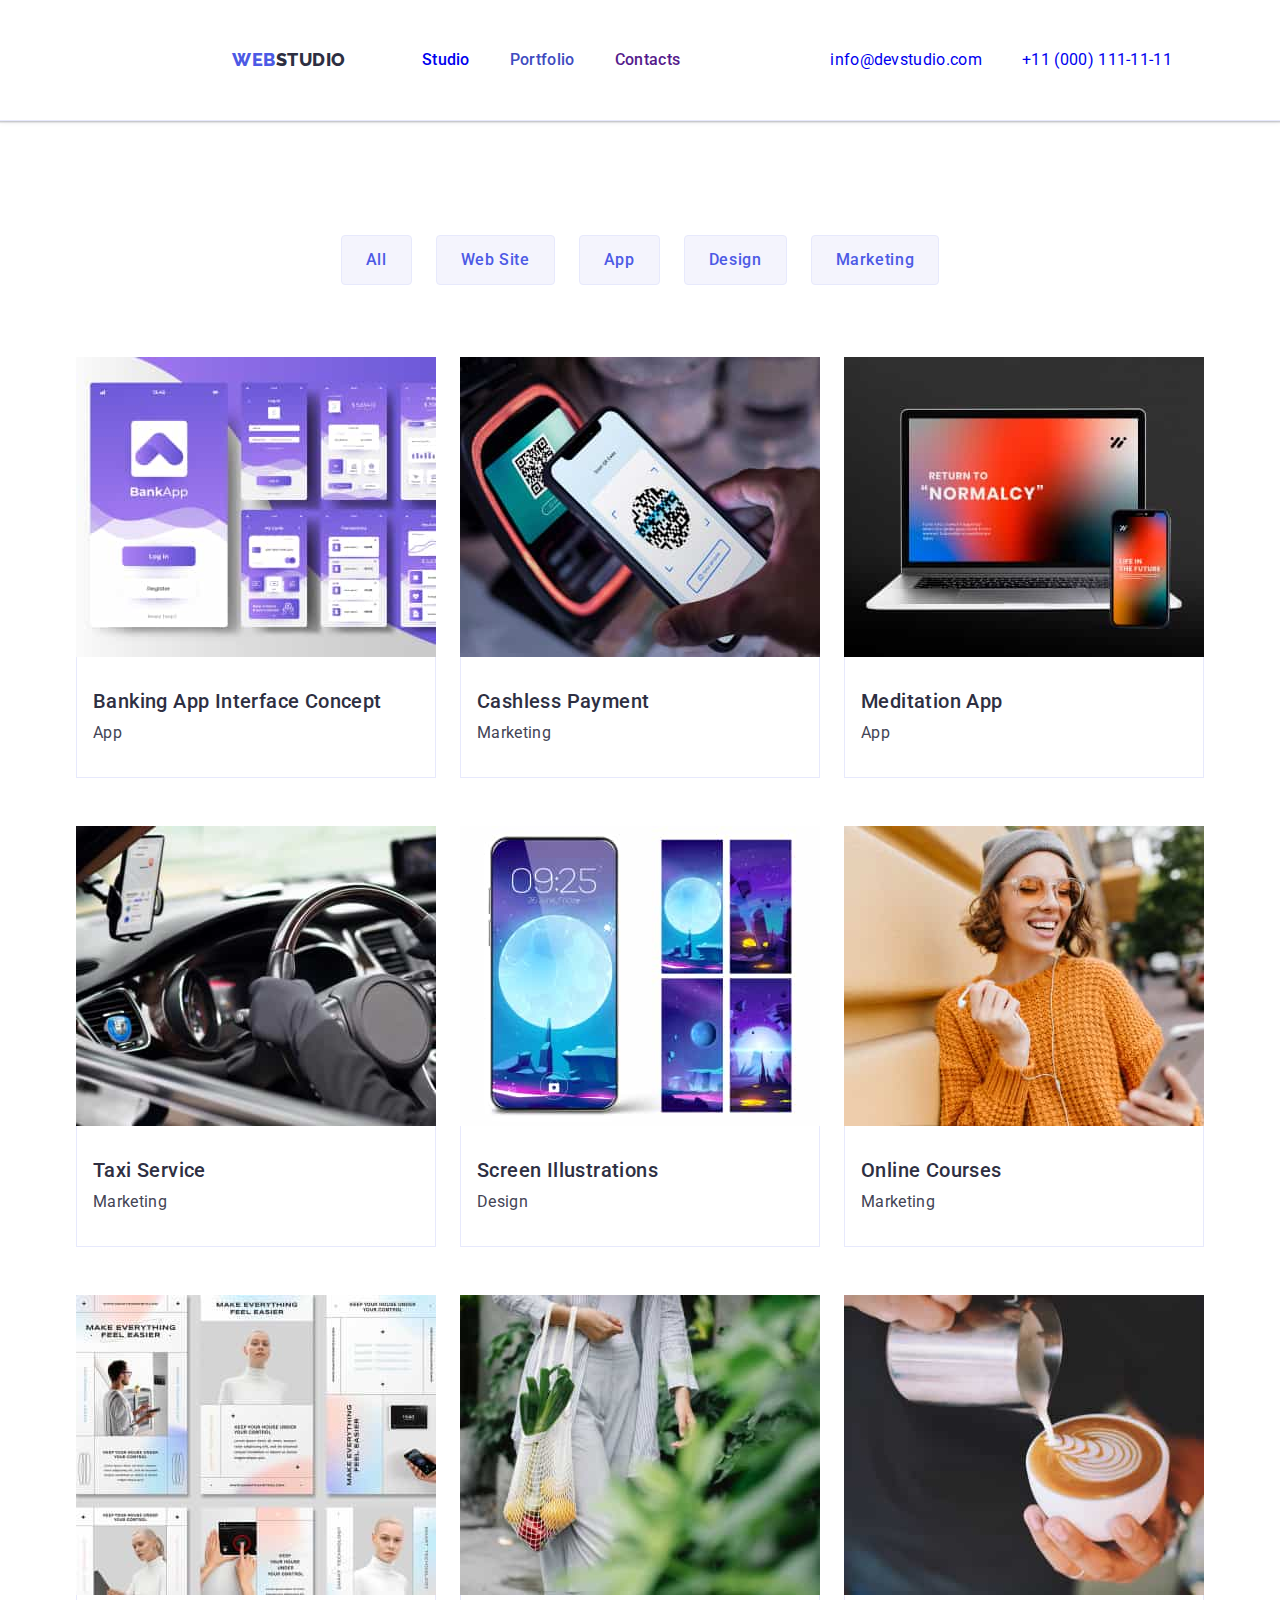
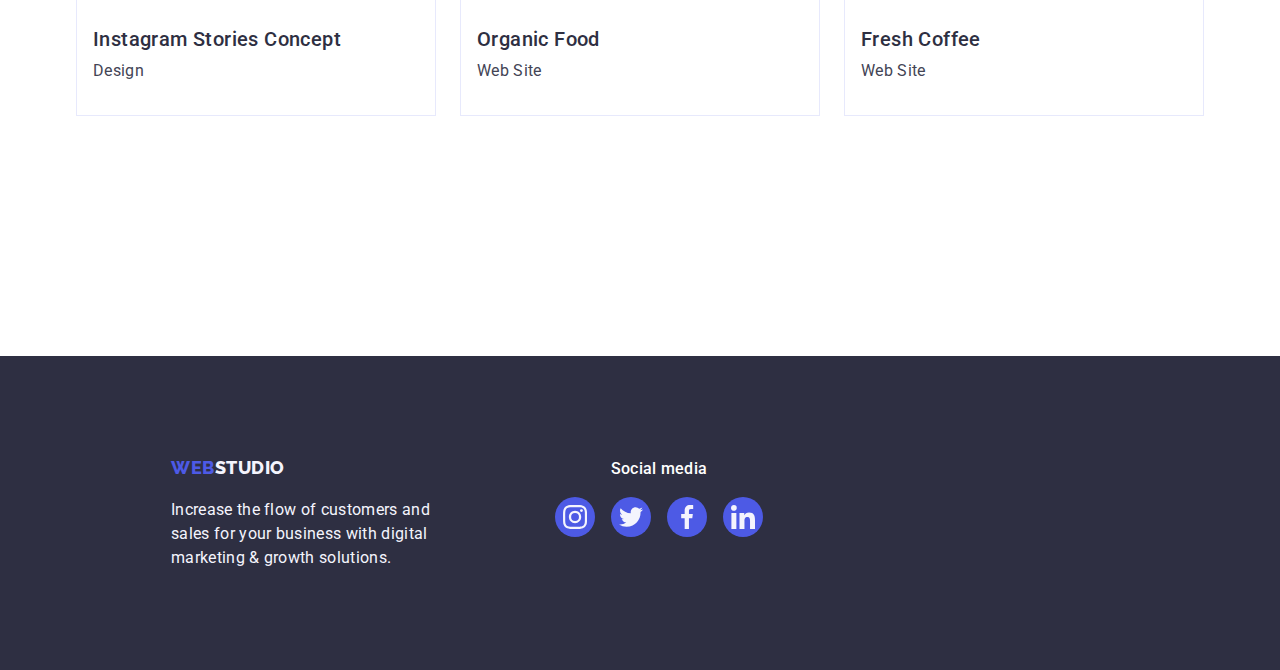
==== portfolio.html @ 2aacd14a "Initial commit" ====
<!DOCTYPE html>
<html lang="en">
<head>
    <meta charset="UTF-8">
    <meta name="viewport" content="width=device-width, initial-scale=1.0">
    
    <title>CSS</title>
    <link rel="preconnect" href="https://fonts.googleapis.com">
    <link rel="preconnect" href="https://fonts.gstatic.com" crossorigin>
    <link href="https://fonts.googleapis.com/css2?family=Raleway:wght@800&family=Roboto:wght@400;500;700;900&display=swap"
        rel="stylesheet"
        />
    <link href="https://cdn.jsdelivr.net/npm/modern-normalize@2.0.0/modern-normalize.min.css" rel="stylesheet">
    <link rel="stylesheet" href="./css/styles.css" />
    <!-- <link href="./css/modern-normalize.css" rel="stylesheet"> -->
    
</head>
<body>
    <header class="header-main-class">
        <div class="container nav-all-container">
            <nav class="nav logo-box">
                <a class="logo link" href="./index.html">Web<span class="studio-highlight">Studio</span>
                </a>
                <ul class="list menu-nav-box">
                    <li class="menu"><a class="link" href="./index.html">Studio</a></li>
                    <li class="menu"><a class="link link-active" href="./portfolio.html">Portfolio</a></li>
                    <li class="menu"><a class="link" href="">Contacts</a></li>
                </ul>  
            </nav>
            <address class="address">
                <ul class="list menu-address-box">
                    <li class="contact"><a class="link" href="mailto:info@devstudio.com">info@devstudio.com</a></li>
                    <li class="contact"><a class="link" href="tel:+110001111111">+11 (000) 111-11-11</a></li>
                </ul>
            </address>
        </div>  
    </header>
    
    <main>
        <section class="buttons-main list">
            <div class="container">
                <h1 class="visually-hidden">Fusce posuere ligula</h1>
                <ul class="list list-buttons">
                    <li><button class=buttons type="button">All</button></li>
                    <li><button class=buttons type="button">Web Site</button></li>
                    <li><button class=buttons type="button">App</button></li>
                    <li><button class=buttons type="button">Design</button></li>
                    <li><button class=buttons type="button">Marketing</button></li>
                </ul>

                <ul class="list buttons-link">
                    <li class="list-link-buttons">
                        <a class="image link image-link img-transition" href="">
                            <div class="img-trans-box">
                                <img class="img" src="./images/img_9.jpg" alt="bank app" width="360" height="300">
                                <p class="overlay-text">14 Stylish and User-Friendly App Design Concepts · Task Manager App · Calorie Tracker App · Exotic Fruit Ecommerce App ·
                                Cloud Storage App</p>
                            </div>
                            <div class="name-cat-app-box">
                                <h2 class="header-list">Banking App Interface Concept</h2>
                                <p class="paragraph">App</p>
                            </div>
                        </a>
                    </li>
                    <li class="list-link-buttons">
                        <a class="image link image-link img-transition" href="">
                            <div class="img-trans-box">
                                <img class="img" src="./images/img_10.jpg" alt="cashless payment mobilephone" width="360" height="300">
                                <p class="overlay-text">14 Stylish and User-Friendly App Design Concepts · Task Manager App · Calorie Tracker App ·
                                    Exotic Fruit Ecommerce App ·
                                    Cloud Storage App</p>
                            </div>
                            <div class="name-cat-app-box">
                                <h2 class="header-list">Cashless Payment</h2>
                                <p class="paragraph">Marketing</p>
                            </div>
                        </a>
                    </li>
                    <li class="list-link-buttons">
                        <a class="image link image-link img-transition" href="">
                            <div class="img-trans-box">
                                <img class="img" src="./images/img_11.jpg" alt="laptop" width="360" height="300">
                                <p class="overlay-text">14 Stylish and User-Friendly App Design Concepts · Task Manager App · Calorie Tracker App ·
                                    Exotic Fruit Ecommerce App ·
                                    Cloud Storage App</p>
                            </div>
                            <div class="name-cat-app-box">
                                <h2 class="header-list">Meditation App</h2>
                                <p class="paragraph">App</p>
                            </div>
                        </a>
                    </li>
                    <li class="list-link-buttons">
                        <a class="image link image-link img-transition" href="">
                            <div class="img-trans-box">
                                <img class="img" src="./images/img_12.jpg" alt="driving car" width="360" height="300">
                                <p class="overlay-text">14 Stylish and User-Friendly App Design Concepts · Task Manager App · Calorie Tracker App ·
                                    Exotic Fruit Ecommerce App ·
                                    Cloud Storage App</p>
                            </div>
                            <div class="name-cat-app-box">
                                <h2 class="header-list">Taxi Service</h2>
                                <p class="paragraph">Marketing</p>
                            </div>
                        </a>
                    </li>
                    <li class="list-link-buttons">
                        <a class="image link image-link img-transition" href="">
                            <div class="img-trans-box">
                                <img class="img" src="./images/img_13.jpg" alt="screen design" width="360" height="300">
                                <p class="overlay-text">14 Stylish and User-Friendly App Design Concepts · Task Manager App · Calorie Tracker App ·
                                    Exotic Fruit Ecommerce App ·
                                    Cloud Storage App</p>
                            </div>
                            <div class="name-cat-app-box">
                               <h2 class="header-list">Screen Illustrations</h2>
                                <p class="paragraph">Design</p>
                            </div>
                        </a>
                    </li>
                    <li class="list-link-buttons">
                        <a class="image link image-link img-transition" href="">
                            <div class="img-trans-box">
                                <img class="img" src="./images/img_14.jpg" alt="smiling woman wearing glasses" width="360" height="300">
                                <p class="overlay-text">14 Stylish and User-Friendly App Design Concepts · Task Manager App · Calorie Tracker App ·
                                    Exotic Fruit Ecommerce App ·
                                    Cloud Storage App</p>
                            </div>
                            <div class="name-cat-app-box">
                                <h2 class="header-list">Online Courses</h2>
                                <p class="paragraph">Marketing</p>
                            </div>
                        </a>
                    </li>
                    <li class="list-link-buttons">
                        <a class="image link image-link img-transition" href="">
                            <div class="img-trans-box">
                                <img class="img" src="./images/img_15.jpg" alt="screen design Concept" width="360" height="300">
                                <p class="overlay-text">14 Stylish and User-Friendly App Design Concepts · Task Manager App · Calorie Tracker App ·
                                    Exotic Fruit Ecommerce App ·
                                    Cloud Storage App</p>
                            </div>
                            <div class="name-cat-app-box">
                                <h2 class="header-list">Instagram Stories Concept</h2>
                                <p class="paragraph">Design</p>
                            </div>
                        </a>
                    </li>
                    <li class="list-link-buttons">
                        <a class="image link image-link img-transition" href="">
                            <div class="img-trans-box">
                                <img class="img" src="./images/img_16.jpg" alt="food in the bag" width="360" height="300">
                                <p class="overlay-text">14 Stylish and User-Friendly App Design Concepts · Task Manager App · Calorie Tracker App ·
                                    Exotic Fruit Ecommerce App ·
                                    Cloud Storage App</p>
                            </div>
                            <div class="name-cat-app-box">
                                <h2 class="header-list">Organic Food</h2>
                                <p class="paragraph">Web Site</p>
                            </div>
                        </a>
                    </li>
                    <li class="list-link-buttons">
                        <a class="image link image-link img-transition" href="">
                            <div class="img-trans-box">
                                <img class="img" src="./images/img_17.jpg" alt="pouring coffee" width="360" height="300">
                                <p class="overlay-text">14 Stylish and User-Friendly App Design Concepts · Task Manager App · Calorie Tracker App ·
                                    Exotic Fruit Ecommerce App ·
                                    Cloud Storage App</p>
                            </div>
                            <div class="name-cat-app-box">
                                <h2 class="header-list">Fresh Coffee</h2>
                                <p class="paragraph">Web Site</p>
                            </div>
                        </a>
                    </li>
                </ul>


            </div>
            
                
                         
            
        </section>

        </main>

        <footer class="page-footer">
            <div class="footer-container container">
                <div class="footer-logo-akapit">
                    <a class="logo link" href="./index.html">
                        Web<span style="color:#F4F4FD" class="studio-highlight">Studio</span>
                    </a>
                    <p class="footer-info">
                        Increase the flow of customers and sales for your business with digital marketing & growth solutions.
                    </p>
                </div>
                <div class="footer-socials-container">
                    <p class="text-akapit-socials">Social media</p>
                    <ul class="footer-socials footer-list">
                        <li class="socials-logo">
                            <a class="footer-socials-link" href="">
                                <svg class="svg-one" width="24" height="24">
                                    <use href="./images/icons.svg#icon-instagram"></use>
                                </svg>
                            </a>
                        </li>
                        <li class="socials-logo">
                            <a class="footer-socials-link" href="">
                                <svg class="svg-one" width="24" height="24">
                                    <use href="./images/icons.svg#icon-twitter"></use>
                                </svg>
                            </a>
                        </li>
                        <li class="socials-logo">
                            <a class="footer-socials-link" href="">
                                <svg class="svg-one" width="24" height="24">
                                    <use href="./images/icons.svg#icon-facebook"></use>
                                </svg>
                            </a>
                        </li>
                        <li class="socials-logo">
                            <a class="footer-socials-link" href="">
                                <svg class="svg-one" width="24" height="24">
                                    <use href="./images/icons.svg#icon-linkedin"></use>
                                </svg>
                            </a>
                        </li>
                    </ul>
                </div>
            </div>
        </footer>
</body>
</html>
---- css/styles.css ----
*, *::before, *::after {
    box-sizing: border-box;
    padding: 0;
    margin: 0;    
}

.img {
    display: block;
    max-width: 100%;
    height: auto;
}

:root {
    --iris-color: #4D5AE5;
    --ocean-color: #404BBF;
    --navyblue-color:#2E2F42;
    --green-color: #31D0AA;
    --slate-color: #434455;
    --light-slate-color: #8E8F99;
    --cornflower-color: #E7E9FC;
    --cloud-color: #F4F4FD;
    --navyblue-modal-color: #2E2F42;
    --grey-color: #2E2F42;
    --white-color: #FFFFFF;
    --dairy-color: #FCFCFC;   
    }

body {
    font-family: 'Roboto', sans-serif;
    color: var(--slate-color);
    line-height: 1.6;
    background-color: var(--white-color);
}

header {
    background-color: var(--white-color);
}

a {
    text-decoration: none;
}

/* klasa menu dla index.html */
.menu {
    color: var(--navyblue-color);
    font-weight: 500;
    font-size: 16px;
    line-height: 1.5;
    letter-spacing: 0.02em;
    padding: 24px 0;
    display: inline-block;
}

.menu:hover,
.menu:focus {
    color: var(--ocean-color);
}

.menu:active {
    color: var(--ocean-color);
}

/* tu skonczylam sprawdzac */
/* dodac address list slate na ocean */

.contact {
    font-size: 16px;
    line-height: 1.5;
    letter-spacing: 0.02em;
    color: var(--slate-color);
    padding: 24px 0;
}
.contact:hover,
.contact:focus {
    color: var(--ocean-color);
}
.contact:active {
    color: var(--ocean-color);
}

.contact {
    font-size: 16px;
    line-height: 1.5;
    letter-spacing: 0.02em;
    font-weight: 400;
}

/* main section h1, przycisk Order Service na index.html przyciski w portfolio*/

.list-buttons {
    font-size: 56px;
    line-height: 1.07;
    text-align: center;
    letter-spacing: 0.02em;
    color: var(--white-color);
}

/* main section, przycisk Order Service na index.html 
/* class= "buttons" */
.button-index {
    font-family: inherit;
    list-style: none;
    font-family: "Roboto", sans-serif;
    font-weight: 500;
    font-size: 16px;
    line-height: 1.5;
    letter-spacing: 0.04em;
    color: var(--white-color);
    background-color: var(--iris-color);
    cursor: pointer;
    padding: 16px 32px 16px 32px;
    min-width: 169px;
    border: none;
    border-radius: 4px;
    transition: background-color 250ms cubic-bezier(0.4, 0, 0.2, 1);
}

/* .button-index {
    display: block;
    justify-content: center;
    height: 56px;
    margin-top: 48px;
    margin: auto;
} */



.button-index:focus,
.button-index:hover {
    color: var(--white-color);
    background-color: var(--ocean-color);
    cursor: pointer;
}

/* tło dla tekstu effective solutions w HERO SECTION index.html */
.header-main {
    padding: 188px 0;
    max-width: 1440px;
    width: 100%;
    background-color: #2E2F42;
    background-image: linear-gradient(rgba(46, 47, 66, 0.7), rgba(46, 47, 66, 0.7)), url(../images/people-office-1.jpg);
    /* background: linear-gradient(rgba(46,47,66,0.7), rgba(46,47,66,0.7)), url(./images/people-office\ 1.jpg), var(--grey-color, #2e2f42); */
    background-size: cover;
    background-position: center;
    background-repeat: no-repeat;
    margin: auto;
}
.header-main-layout {
    display: flex;
    flex-direction: column;
    align-items: center;
}
/* nagłówek h1 */
.title {
    font-weight: 700;
    font-size: 56px;
    line-height: 1.07;
    text-align: center;
    letter-spacing: 0.02em;
    color: #FFFFFF;
    margin-bottom: 48px;
    max-width: 496px;
}
/* przycisk order service dla index.html */

/* logo w nawigacji */
.logo {
    font-family: "Raleway", sans-serif;
    font-weight: 800;
    font-size: 18px;
    line-height: 1.17;
    letter-spacing: 0.03em;
    text-decoration: none;
    text-transform: uppercase;
    color: var(--iris-color);
    }

    /* logo dwukolorowe WEBSTUDIO */
.highlight {
     color: var(--iris-color);
}
.studio-highlight {
    color: var(--navyblue-color);
}

.list {
    list-style: none;
    font-style: normal;
}

.link {
    text-decoration: none;
    display: inline-block;
    transition: color 250ms cubic-bezier(0.4, 0, 0.2, 1);
}

.pointer {
    cursor: pointer;
}

.address {
    font-style: normal;
    transition: color 250ms cubic-bezier(0.4, 0, 0.2, 1);
}

/* druga sekcja 'Solutions' */
.list features {
    list-style: none;
}
.highlight-element {
    font-family: "Roboto", sans-serif;
    font-weight: 500;
    font-size: 20px;
    line-height: 1.2;
    letter-spacing: 0.02em;
    color: var(--navyblue-color);
    margin-bottom: 8px;
    text-align: center;
}
.akapit {
    font-family: "Roboto", sans-serif;
    font-weight: 400;
    font-size: 16px;
    line-height: 1.5;
    letter-spacing: 0.02em;
    color: var(--slate-color);
    text-align: left;
}
/* trzecia sekcja 'What we are doing'*/
.subtitle {
    font-size: 36px;
    line-height: 1.11;
    text-align: center;
    letter-spacing: 0.02em;
    text-transform: capitalize;
    text-decoration: none;
    color: var(--navyblue-color);
}

/* czwarta sekcja Our Team */
.people {
    background-color: var(--cloud-color);
}
.our-team {
    font-size: 36px;
    line-height: 1.11;
    text-align: center;
    letter-spacing: 0.02em;
    text-transform: capitalize;
    text-decoration: none;
    color: var(--navyblue-color);
}

.people-names {
    font-weight: 500;
    font-size: 20px;
    line-height: 1.2;
    letter-spacing: 0.02em;
    text-decoration: none;
    color: var(--navyblue-color);
}

.list-people {
    color: var(--slate-color);
    background-color: var(--white-color);
}
    
/* Dodanie ikon SVG social media */
.socials {
    display: flex;
    justify-content: center;
    align-items: center;
    gap: 24px;
    margin-top: 8px;
}

.socials-logo {
    width: 40px;
    height: 40px;
}

/* Dla linku w klasie ustawiony jest styl width: 100%,
który ustawia szerokość elementu na 100% szerokości kontenera rodzicielskiego. Dla linku w klasie ustawiony jest styl height: 100%, który ustawia wysokość elementu na 100% wysokości kontenera rodzicielskiego */
.socials-link {
    width: 100%;
    height: 100%;
    background-color: var(--iris-color);
    border-radius: 50%;
    display: flex;
    align-items: center;
    justify-content: center;
    transition: background-color 250ms cubic-bezier(0.4, 0, 0.2, 1);
}
.socials-link:hover {
    background-color: var(--ocean-color);
}
.socials-link:focus {
    background-color: var(--ocean-color);
}
.socials-link:active {
    background-color: var(--ocean-color);
}
.svg-one {
    fill: #F4F4FD;
}
/* Dla znacznika svg w klasie ustawiony jest styl fill: currentColor;służący do ustawienia wartości koloru odpowiadającej elementowi rodzicielskiemu (w tym celu należy usunąć właściwość fill w sprite dla ikony) */
.svg-two {
    fill: currentColor;
}

/* Sekcja 5 Klienci */
.section-clients {
    padding-top: 120px;
    padding-bottom: 120px;
    display: flex;
    justify-content: center;
    height: 200px;
    margin: 120px 0;
    align-items: center;
}

/* nagłówek h2 Customers */
.clients-title {
    font-weight: 700;
    font-size: 36px;
    line-height: 1.11;
    text-align: center;
    letter-spacing: 0.02em;
    text-transform: capitalize;
    color: var(--navyblue-color);
    margin-bottom: 72px;
}
/* lista klientów clients */
.clients {
    display: flex;
    justify-content: space-evenly;
    flex-wrap: wrap;
    gap: 24px;
}
/* Dla pierwszego punktu listy clients */
.clients-link-list {
    /* flex-basis: calc((100% - 120px) / 2); */
    width: calc((100% - 120px) / 6);
    height: 88px;
}
/* W pierwszym punkcie listy znajduje się link */
.clients-link {
    width: 100%;
    height: 100%;
    display: flex;
    align-items: center;
    justify-content: center;
    color: var(--light-slate-color);
    border: 1px solid var(--light-slate-color);
    border-radius: 4px;
    transition: border-color 250ms cubic-bezier(0.4, 0, 0.2, 1), color 250ms cubic-bezier(0.4, 0, 0.2, 1);
}

.clients-link:hover,
.clients-link:focus {
    border-color: var(--ocean-color);
    color: var(--ocean-color);
}
.clients-link:active {
    color: var(--ocean-color);
    border-color: var(--ocean-color);
}

/* sekcja main dla portfolio.html */
.buttons {
    list-style: none;
    font-family: "Roboto", sans-serif;
    font-weight: 500;
    font-size: 16px;
    line-height: 1.5;
    letter-spacing: 0.04em;
    color: var(--iris-color);
    background-color: var(--cloud-color);
 }

.buttons:focus,
.buttons:hover {
    color: var(--white-color);
    background-color: var(--ocean-color);
    box-shadow: 0px 3px 1px rgba(0, 0, 0, 0.1), 0px 2px 1px rgba(0, 0, 0, 0.08), 0px 2px 2px rgba(0, 0, 0, 0.12);
    cursor: pointer;
    }

/* nie moze byc pusty naglowek dla portfolio.html*/
.visually-hidden {
    color: var(--white-color);
}

.list {
    list-style: none;
}

.header-list {
    font-weight: 500;
    font-size: 20px;
    line-height: 1.2;
    letter-spacing: 0.02em;
    color: #2e2f42;
}

.paragraph {
    font-size: 16px;
    line-height: 1.5;
    letter-spacing: 0.02em;
    color: var(--slate-color);
}

.link{
    text-decoration: none;
}

/* nagłówek - dodwanie kontenerów lekcja 3*/

/* nawigacja dla Index i Portfolio*/
/* Dla headera przypisane są klasy */
.header-main-class {
    display: flex;
    border-bottom: 1px solid #E7E9FC;
    box-shadow: 0px 2px 1px rgba(46, 47, 66, 0.08), 0px 1px 1px rgba(46, 47, 66, 0.16), 0px 1px 6px rgba(46, 47, 66, 0.08);
}
/* Wewnątrz headera znajduje się div - kontener zawierający wszystkie pozostałe elementy headera */
.nav-all-container {
    display: flex;
    /* gap: 332px; */
    /* justify-content: first baseline; */
    align-items: center;
    width: 1440px;
    /* margin-bottom: 16px; */
}
/* Dla kontenera przypisana jest dodatkowa domyślna klasa container,która służy do standaryzacji rozmiarów treści */
.container {
    width: 1158px;
    margin: 0 auto;
    padding-left: 15px;
    padding-right: 15px;
}
/* Wewnątrz headera znajduje się nav */
/* Dla nav styl display: flex;służący do ułożenia logo i menu w jednym wierszu; styl align-items: center;
służący do pionowego wyrównania nawigacji i kontaktów */
.nav {
    display: flex;
    justify-content: flex-start;
    align-items: center;
    background-color: var(--white-color);
    /* padding: 20px; */
    border-color: var(--cornflower-color);
}
/* Wewnątrz nawigacji znajduje się logo */
.logo {
    margin-left: 156px;
    margin-right: 76px;
}
/* Wewnątrz nawigacji znajduje się menu "menu-nav-box" */
.menu-nav-box {
    display: flex;
    gap: 40px;
    margin-right: 150px;
}

.link-active {
    position: relative;
    color: var(--ocean-color);
    transition: color 250ms cubic-bezier(0.4, 0, 0.2, 1);
}
/* Wewnątrz znacznika address znajduje się lista,
dla której przypisane są klasy */
.menu-address-box {
    display: flex;
    justify-content: center;
    align-items: center;
    gap: 40px;
    padding: 24px 0;
}
.logo-box {
    display: flex;
    justify-content: center;
    align-items: center;
}
.logo-layout {
    margin-right: 76px;
    padding: 24px 0;
    display: inline-block;
}

/* sekcja pierwsza description Solutions */
/* .descriptions {
    padding-top: 188px;
    padding-bottom: 188px;
} */
.title {
    display:block;
    max-width: 496px;
    margin: auto;
    margin-bottom: 48px;
}


/* druga sekcja Solutions */
.features-section {
    display: flex;
    padding-top: 120px;
    padding-bottom: 120px;
}
.features-list {
    display: flex;
    gap: 24px;
    /* flex-wrap: wrap; */
    /* margin-right: 24px; */
    /* width: calc((100% - 72px)/4); */
}
/* Dla pierwszego punktu listy w klasie ustawiony jest styl width: calc((100% - 72px) / 4); służący do określenia szerokości punktu listy (odejmujemy sumę odstępów między punktami od całkowitej szerokości ekranu i dzielimy to przez liczbę punktów listy) (można również użyć width calc((100% - 3 * 24px) / 4) lub flex-basis: calc((100% - 3 * 24px) / 4), lub flex-basis: calc((100% - 72px) / 4)) */
.features-elements {
    flex-basis: 100%;
    flex-basis: calc((100% - 72px) / 2);
    flex-basis: calc((100% - 72px) / 4);
}

.icons-container {
    display: flex;
    align-items: center;
    justify-content: center;
    /* height: 112px; */
    background-color: #F4F4FD;
    background-size: 264px;
    padding: 24px 100px;
    border-radius: 4px;
    margin-bottom: 8px;
}



/* nagłówek h3 np.Strategy */
.highlight-element {
    /* width: 264px;
    height: 24px; */
    margin-bottom:8px;
    text-align: left;
    /* line-height: 24px;
    font-size: 20px; */
}
.akapit {
    width: 264px;
    height: 24px;
    font-size: 16px;
}

/* wzorzec .visually-hidden do ukrycia nagłówka (zbiór styli wykorzystywanych do pełnego ukrycia elementu)*/
.visually-hidden {
    position: absolute;
    width: 1px;
    height: 1px;
    margin: -1px;
    border: 0;
    padding: 0;
    white-space: nowrap;
    clip-path: inset(100%);
    clip: rect(0 0 0 0);
    overflow: hidden;
}
.features-elements {
    display: flex;
    flex-direction: column;
    margin-right: 24px;

}
.logo-footer-box {
    margin-bottom: 16px;
}

/* trzecia sekcja images What are we doing */
.scope-section {
    display: block;
    /* display: flex;
    flex-direction: column; */
    padding-bottom: 120px 0;
    /* margin-bottom: 10px; */
}
/* nagłówek h2 What are we doing */
.subtitle {
    font-weight: 700;
    font-size: 36px;
    line-height: 1.11;
    text-align: center;
    letter-spacing: 0.02em;
    text-transform: capitalize;
    color: var(--navyblue-color);
    margin-bottom: 72px;
    /* padding-bottom: 120px; */
    /* display: flex; */
    /* justify-content: center; */
}
/* Dla listy w klasie ustawiony jest styl display: flex;
służący do ułożenia elementów listy poziomo w rzędzie */
.image-container-all {
    display: flex;
    gap: 24px;
    /* padding-bottom: 120px;
    margin-bottom: 120px; */
}
/* Dla pierwszego punktu listy przypisane są klasy o długości co najmniej 3 znaków,składające się z małych liter alfabetu łacińskiego i mogące zawierać myślnik lub podkreślnik */
/* Dla pierwszego punktu listy w klasie ustawiony jest styl width: calc((100% - 48px) / 3);
służący do określenia szerokości punktu listy (odejmujemy sumę odstępów między punktami od całkowitej szerokości ekranu i dzielimy to przez liczbę punktów listy) (można użyć width: calc((100% - 3 * 16px) / 3) lub flex-basis: calc((100% - 48px) / 3), lub flex-basis: calc((100% - 3 * 16px) / 3)) */
.image-container {
    width: calc((100% - 48px)/3);
}

/* czwarta sekcja our team */
.people {
    height: 732px;
    padding-bottom: 120px;
    padding-top: 120px;
    display: flex;
    flex-direction: column;
    border-top-left-radius: 0px;
    border-top-right-radius: 0px;
    border-top-right-radius: 4px;
    border-bottom-left-radius: 4px;
    margin-top: 120px;
}
/* .container-our-team {
    display: inline; */
    /* display: block; */
    /* display: flex;
    flex-direction: column;
    border-radius: 0px 0px 4px 4px;
    width: 1440px;
    height: 732px;
} */
/* nagłówek h2 our team */
.our-team {
    font-weight: 700;
    font-size: 36px;
    line-height: 1.11;
    text-align: center;
    letter-spacing: 0.02em;
    text-transform: capitalize;
    color: var(--navyblue-color);
    margin-bottom: 72px;
    /* justify-content: center; */
}
/* cały box dla zdj nagłówka h3 i paragrafu */
.people-box {
    display: flex;
    flex-wrap: wrap;
    justify-content: center;
    gap: 24px;
}
/* Dla pierwszego punktu listy */
.list-people {
    background-color: var(--white-color);
    display: flex;
    flex-direction: column;
    border-radius: 0px 0px 4px 4px;
    flex-basis: 100%;
    max-width: 264px;
    /* width: 1440px;
    height: 380px; */
    /* width: calc((100% - 72px)/4); */
    box-shadow: 0px 2px 1px 0px rgba(46, 47, 66, 0.08), 0px 1px 1px 0px rgba(46, 47, 66, 0.16), 0px 1px 6px 0px rgba(46, 47, 66, 0.08);
    /* box-shadow: 0px 1px 6px rgba(46,47,66,0.08), 0px 1px 1px rgba(46,47,66,0.16), 0px 2px 1px rgba(46,47,66,0.08); */
}
/* W pierwszym punkcie listy znajduje się div,który służy jako kontener dla imienia pracownika i nazwy jego stanowiska */
.names-positions-box {
    display: flex;
    flex-direction: column;
    align-items: center;
    padding: 32px 0;
    /* width: 264px;
    height: 168px; */
}
/* nagłówek h3 imie i nazwisko */
.people-names {
    font-weight: 500;
    font-size: 20px;
    line-height: 1.2;
    letter-spacing: 0.02em;
    color: var(--navyblue-color);
    margin-bottom: 8px;
    text-align: center;
}
/* W kontenerze drugim elementem jest akapit p */
.position {
    font-size: 16px;
    line-height: 1.5;
    letter-spacing: 0.02em;
    color: var(--slate-color);
    text-align: center;
}


/* --------------------- FOOTER ---------------------*/
.page-footer {
    background-color: #2e2f42;
    padding-top: 100px;
    padding-bottom: 100px;
    margin-top: 120px;
}

.p {
    font-size: 16px;
    color: #F4F4FD;
}

/* Dla div w klasie ustawiony jest styl align-items: baseline,
który ustawia wyrównanie elementów w kierunku poprzecznym wzdłuż głównej osi kontenera względem linii bazowej tekstu pierwszego wiersza każdego elementu */
.footer-container {
    display: flex;
    align-items: baseline;
    flex-wrap: wrap;
    width: 1440px;
    /* height: 312px; */
}
.footer-logo-akapit {
    margin-right: 120px;
}
.logo {
    font-family: "Raleway", sans-serif;
    color: var(--iris-color);
    font-size: 18px;
    font-weight: 800;
    text-transform: uppercase;
    line-height: 1.17;
    letter-spacing: 0.03em;
}
/* .logo-footer-box {
    display: inline-block;
    margin-bottom: 16px;
} */

.footer-info {
    line-height: 1.5;
    color: var(--cloud-color);
    letter-spacing: 0.02em;
    display: block;
    margin-left: 156px;
    width: 264px;
    margin-top: 16px;
}

.text-akapit-socials {
    font-weight: 500;
    font-size: 16px;
    font-style: normal;
    line-height: 24px;
    letter-spacing: 0.32px;
    color: var(--white-color);
    margin-bottom: 16px;
    text-align: center;
}
.footer-socials {
    display: flex;
    gap: 16px;
    justify-content: space-evenly;
}
.footer-list {
    list-style: none;
}

.footer-socials-link {
    width: 100%;
    height: 100%;
    background-color: var(--iris-color);
    border-radius: 50%;
    display: flex;
    align-items: center;
    justify-content: center;
    transition: background-color 250ms cubic-bezier(0.4, 0, 0.2, 1);
}
.footer-socials-link:hover,
.footer-socials-link:focus {
    background-color: var(--green-color);
}
.footer-socials-link:active {
    background-color: var(--green-color);
}

/* strona Portfolio.html main */

/* Wewnątrz znacznika main znajduje się sekcja utworzona za pomocą znacznika section */
.buttons-main {
    padding-top: 96px;
    padding-bottom: 120px;
}
/* Cała treść sekcji jest umieszczona w kontenerze utworzonym przy użyciu znacznika div. Dla tego div przypisana jest domyślna klasa container. Wewnątrz kontenera znajduje się lista */

/* display flex służy do ułożenia elementów listy poziomo w jednym rzędzie; justify-content: center służy do wyśrodkowania elementów potomnych listy; styl gap: 24px służy do określenia odstępów między punktami listy; styl margin-bottom: 72px,
który służy do określenia odstępu od listy */
.list-buttons {
    display: flex;
    justify-content: center;
    gap: 24px;
    margin-bottom: 72px;
}
/* W pierwszym punkcie listy znajduje się przycisk */
.buttons {
    padding: 12px 24px;
    border: 1px solid #e7e9fc;
    border-radius: 4px;
}
.buttons:focus,
.buttons:hover {
    border: 1px solid transparent;
    border-radius: 4px;
}
/* Jeszcze jedna lista wewnątrz kontenera - zdjęcia - styl flex-wrap: wrap;służący do przenoszenia elementów listy do nowego wiersza, jeśli nie ma wystarczająco dużo miejsca w poprzednim*/
.buttons-link {
    display:flex;
    flex-wrap: wrap;
    column-gap: 24px;
    row-gap: 48px;
}
/* Dla pierwszego punktu listy w klasie ustawiony jest styl width: calc((100% - 48px) / 3);służący do określenia szerokości punktu listy (odejmujemy sumę odstępów między punktami od całkowitej szerokości ekranu i dzielimy to przez liczbę punktów listy w jednym wierszu) */
.list-link-buttons {
    width: calc((100% - 48px) / 3);
    display: block;
    transition: box-shadow 250ms cubic-bezier(0.4, 0, 0.2, 1);
}

/* Przy najechaniu na link, zastosowany do niego zostaje styl box-shadow o wartości 0px 1px 6px rgba(46, 47, 66, 0.08),0px 1px 1px rgba(46, 47, 66, 0.16), 0px 2px 1px rgba(46, 47, 66, 0.08);służący do określenia cienia dla elementu przy najechaniu myszą */
.image-link {
    display: block;
}
.image-link:focus,
.image-link:active,
.image-link:hover {
    box-shadow:
    0px 1px 6px rgba(46, 47, 66, 0.08),
    0px 1px 1px rgba(46, 47, 66, 0.16),
    0px 2px 1px rgba(46, 47, 66, 0.08);
}

/* Wewnątrz pierwszego punktu listy znajduje się link. W linku znajduje się kontener dla nazwy i kategorii aplikacji,
który jest utworzony za pomocą znacznika div*/
.name-cat-app-box {
    padding: 32px 16px;
    border: 1px solid #e7e9fc;
    border-top: none;
}
/* Dla nagłówka w klasie ustawiony jest styl margin-bottom: 8px,który służy do określenia odstępu między akapitem a nagłówkiem */
.header-list {
    margin-bottom: 8px;
}

.list-link-buttons:hover .overlay-text,
.list-link-buttons:focus .overlay-text {
    transform: translateY(0%);
}


/* ========= START BACKDROP ========== */

/* Otwieranie/zamykanie okna modalnego Okno modalne z formularzem zgłoszeniowym otwiera się po kliknięciu na przycisk "Zamów usługę" . Aby skrypt działał,
musisz dodać specjalne atrybuty do znaczników HTML,po których skrypt wyszukuje elementy: data-modal-open - do przycisku otwierania okna modalnego. data-modal-close - do przycisku zamykania okna modalnego. data-modal - do backdrop okna modalnego.*/
/* Dla div w klasie ustawiony jest styl position: fixed,
który unieruchamia element na stronie i nie pozwala mu przesuwać się względem jego kontenera lub elementu nadrzędnego podczas przewijania strony */
.backdrop {
    position: fixed;
    left: 0;
    top: 0;
    width: 100%;
    height: 100%;
    background-color: rgba(46,47,66,0.4);
    transition: opacity 250ms cubic-bezier(0.4, 0, 0.2, 1), visibility 250ms cubic-bezier(0.4, 0, 0.2, 1);
}
.modal {
    position: absolute;
    left: 50%;
    top: 50%;
    transform: translate(-50%,-50%) scale(1);
    width: 408px;
    min-height: 584px;
    border-radius: 4%;
    background-color: var(--dairy-color);
    box-shadow: 0px 1px 1px rgba(0, 0, 0, 0.14), 0px 1px 3px rgba(0, 0, 0, 0.12), 0px 2px 1px rgba(0, 0, 0, 0.2);
    border-radius: 4px;
    transition: transform 250ms cubic-bezier(0.4, 0, 0.2, 1);
}
.close-btn {
    position: absolute;
    top: 24px;
    right: 24px;
    width: 24px;
    height: 24px;
    background-color: var(--cornflower-color);
    border: 1px solid rgba(0, 0, 0, 0.1);
    border-radius: 50%;
    display: flex;
    align-items: center;
    justify-content: center;
    cursor: pointer;
    transition: background-color 250ms cubic-bezier(0.4, 0, 0.2, 1), border 250ms cubic-bezier(0.4, 0, 0.2, 1);
}

.close-btn:hover {
    background-color: #404bbf;
    border: none;
    background-color: #404bbf;
}
.close-btn:focus {
    background-color: #404bbf;
    border: none;
}

.is-hidden {
    opacity: 0;
    visibility: hidden;
    pointer-events: none;
}
/* ============= END BACKDROP ============ */

/* Portfolio przyciski */
.buttons {
    transition: color 250ms cubic-bezier(0.4, 0, 0.2, 1), background-color 250ms cubic-bezier(0.4, 0, 0.2, 1), border-color 250ms cubic-bezier(0.4, 0, 0.2, 1), box-shadow 250ms cubic-bezier(0.4, 0, 0.2, 1);
}

  /* Karta transition dla Portfolio*/
.img-transition {
    width: 360px;
    border:none;
    color: var(--cloud-color);
    font-size: 32px;
    position: relative;
    overflow: hidden;
    transition: box-shadow 250ms cubic-bezier(0.4, 0, 0.2, 1);
    }

.link-active::after{
    content:"";
    position: absolute;
    left: 0;
    bottom: -1px;
    height: 4px;
    background-color: #404bbf;
    border-radius: 2px;
}
/* .img-transition::after {
    content: "14 Stylish and User-Friendly App Design Concepts · Task Manager App · Calorie Tracker App · Exotic Fruit Ecommerce App · Cloud Storage App";
    position: absolute;
    left: 0;
    bottom: -1px;
    height: 4px;
    background-color: #404bbf;
    border-radius: 2px;
} */

/* .img-transition:hover::after {
    transform: translateY(0%);
}
.img-transition:focus::after {
    transform: translateY(0%);
} */
.img-transition:hover .overlay-text,
.img-transition:focus .overlay-text {
    transform: translateY(0%);
}

.img-trans-box {
    position: relative;
    overflow: hidden;
}

.overlay-text {
    position: absolute;
    top: 0;
    font-size: 16px;
    line-height: 1.5;
    letter-spacing: 0.02em;
    color: var(--cloud-color);
    padding: 40px 32px;
    background-color: var(--iris-color);
    width: 100%;
    height: 100%;
    transform: translateY(100%);
    transition: transform 250ms cubic-bezier(0.4, 0, 0.2, 1);
}

.svg-four {
    transition: fill 250ms cubic-bezier(0.4, 0, 0.2, 1);
    fill: var(--grey-color)
}
.svg-four:hover,
.svg-four:focus {
    fill: var(--white-color);
}

.list-link-buttons {
    box-shadow: 250ms cubic-bezier(0.4, 0, 0.2, 1);
}
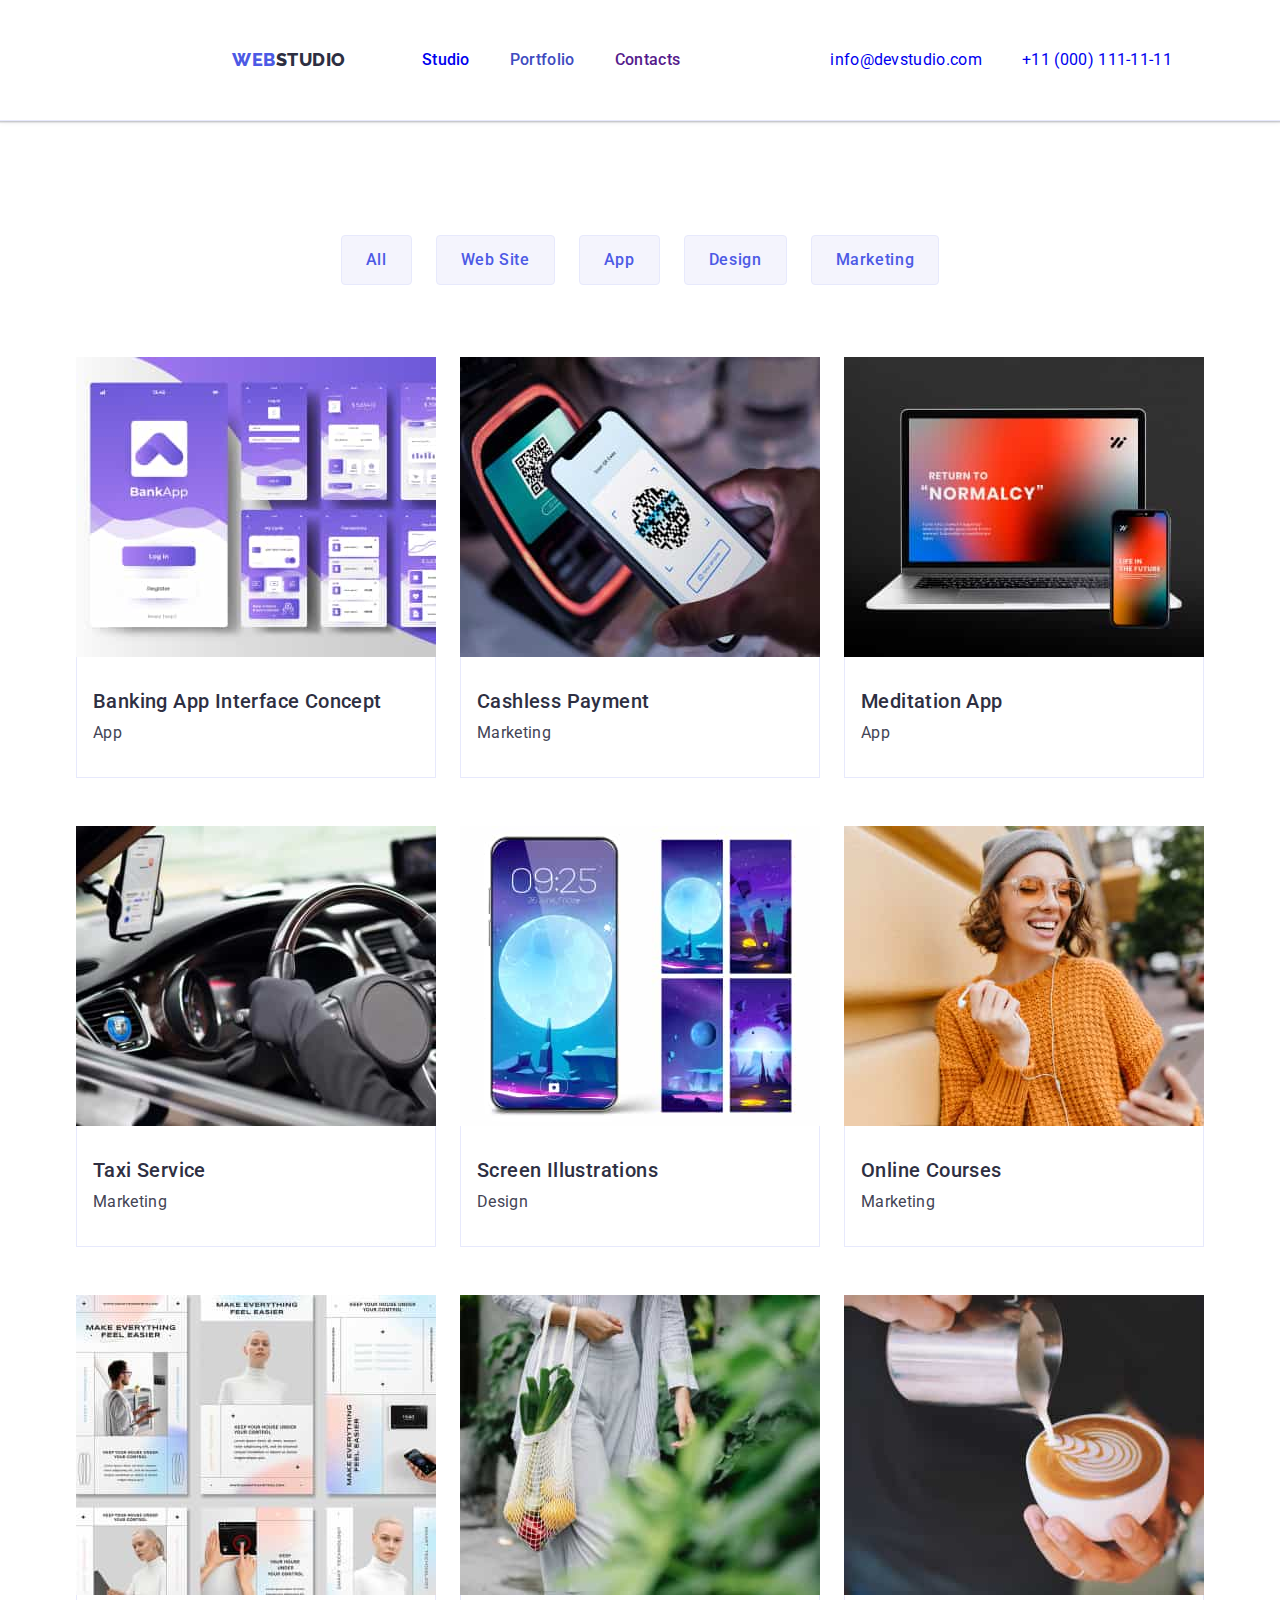
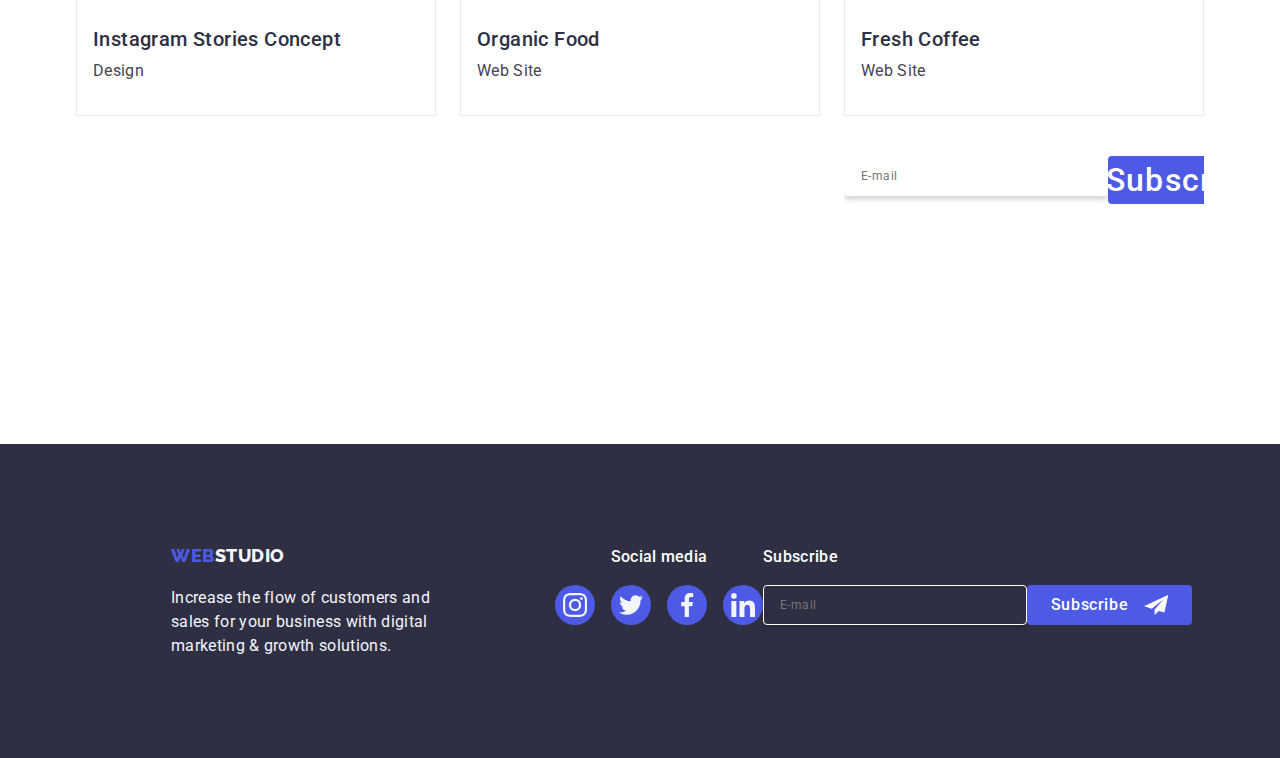
==== commit c2e368ff: "CSS HTML changes" ====
--- a/portfolio.html
+++ b/portfolio.html
@@ -172,6 +172,19 @@
                                 <h2 class="header-list">Fresh Coffee</h2>
                                 <p class="paragraph">Web Site</p>
                             </div>
+                            <div class="subscribe-div">                    
+                    <p class="subscribe-title">Subscribe</p>
+                        <form class="subscribe-form">
+                            <label class="subscribe-label">
+                                <input class="subscribe-input" Name="subscribe" type="email" placeholder="E-mail"/>
+                            </label>
+                            <button type="submit" class="subscribe-button">Subscribe
+                                <svg class="subscribe-icon" width="24" height="24">
+                                <use href="./images/icons.svg#icon-send"></use>
+                                </svg>
+                            </button>
+                        </form>
+                </div>
                         </a>
                     </li>
                 </ul>
@@ -229,6 +242,19 @@
                         </li>
                     </ul>
                 </div>
+                <div class="subscribe-div">
+                    <p class="subscribe-title">Subscribe</p>
+                    <form class="subscribe-form">
+                        <label class="subscribe-label">
+                            <input class="subscribe-input" Name="subscribe" type="email" placeholder="E-mail" />
+                        </label>
+                        <button type="submit" class="subscribe-button">Subscribe
+                            <svg class="subscribe-icon" width="24" height="24">
+                                <use href="./images/icons.svg#icon-send"></use>
+                            </svg>
+                        </button>
+                    </form>
+                </div>
             </div>
         </footer>
 </body>
--- a/css/styles.css
+++ b/css/styles.css
@@ -879,6 +879,7 @@
     box-shadow: 0px 1px 1px rgba(0, 0, 0, 0.14), 0px 1px 3px rgba(0, 0, 0, 0.12), 0px 2px 1px rgba(0, 0, 0, 0.2);
     border-radius: 4px;
     transition: transform 250ms cubic-bezier(0.4, 0, 0.2, 1);
+    padding: 72px 24px 24px 24px;
 }
 .close-btn {
     position: absolute;
@@ -900,10 +901,12 @@
     background-color: #404bbf;
     border: none;
     background-color: #404bbf;
+    fill:var(--white-color);
 }
 .close-btn:focus {
     background-color: #404bbf;
     border: none;
+    fill: var(--white-color);
 }
 
 .is-hidden {
@@ -981,13 +984,186 @@
 
 .svg-four {
     transition: fill 250ms cubic-bezier(0.4, 0, 0.2, 1);
-    fill: var(--grey-color)
-}
-.svg-four:hover,
-.svg-four:focus {
-    fill: var(--white-color);
 }
 
 .list-link-buttons {
     box-shadow: 250ms cubic-bezier(0.4, 0, 0.2, 1);
-}+}
+
+/* ============= FORMULARZ ========== */
+.form-title {
+    font-weight: 500;
+    font-size: 16px;
+    line-height: 1.5;
+    letter-spacing: 0.02em;
+    text-align: center;
+    color: var(--navyblue-color);
+    margin-bottom: 16px;
+}
+.content-modal {
+    margin-bottom: 8px;
+}
+.label-modal {
+    font-size: 12px;
+    line-height: 1.17;
+    letter-spacing: 0.04em;
+    color: var(--light-slate-color);
+    display: block;
+    margin-bottom: 4px;
+}
+/* ikonki podświetlały się razem z ramką */
+.label-modal:focus-within {
+    fill: #4D5AE5;
+}
+.data-field {
+    position: relative;
+}
+.input-field {
+    width: 100%;
+    height: 40px;
+    border: 1px solid rgba(46, 47, 66, 0.4);
+    border-radius: 4px;
+    background-color: transparent;
+    padding-left: 38px;
+    outline: transparent;
+    transition: border-color 250ms cubic-bezier(0.4, 0, 0.2, 1);
+}
+.input-field:focus {
+    border-color: #4D5AE5;
+    fill: #4D5AE5;
+}
+.modal-icon {
+    position: absolute;
+    left: 16px;
+    top: 50%;
+    transform: translateY(-50%);
+    fill: 250ms cubic-bezier (0.4, 0, 0.2, 1);
+}
+.modal-icon:focus-within {
+    fill: #4D5AE5;
+}
+.field-comment {
+    margin-bottom: 16px;
+}
+.field-text {
+    width: 100%;
+    height: 120px;
+    font-size: 12px;
+    line-height: 1.17;
+    letter-spacing: 0.04em;
+    color: rgba(46, 47, 66, 0.4);
+    border: 1px solid rgba(46, 47, 66, 0.4);
+    border-radius: 4px;
+    background-color: transparent;
+    padding: 8px 16px;
+    outline: transparent;
+    resize: none;
+    transition: border-color 250ms cubic-bezier(0.4, 0, 0.2, 1);
+}
+.field-text:focus {
+    border-color: #4D5AE5;
+}
+.checkbox-field {
+    margin-bottom: 24px;
+}
+.terms-conditions {
+    display: block;
+    font-size: 12px;
+    line-height: 1.17;
+    letter-spacing: 0.04em;
+    color:var(--light-slate-color);
+}
+.accept-icon {
+    width: 16px;
+    height: 16px;
+    border: 1px solid rgba(46, 47, 66, 0.4);
+    border-radius: 2px;
+    transition: background-color 250ms cubic-bezier(0.4, 0, 0.2, 1), border 250ms cubic-bezier(0.4, 0, 0.2, 1), fill 250ms cubic-bezier(0.4, 0, 0.2, 1);
+    display: inline-flex;
+    align-items: center;
+    justify-content: center;
+    fill: transparent;
+}
+
+.modal-check:checked + .terms-conditions .accept-icon {
+    background-color: var(--ocean-color);
+    border: none;
+    fill: #F4F4FD;
+}
+
+.privacy-policy {
+    color: #4d5ae5;
+}
+.send-button {
+    display: block;
+    min-width: 169px;
+    height: 56px;
+    font-weight: 500;
+    line-height: 1.5;
+    letter-spacing: 0.04em;
+    color: var(--white-color);
+    cursor: pointer;
+    background-color: #4D5AE5;
+    border: none;
+    border-radius: 4px;
+    font-weight: 500;
+    font-size: 16px;
+    line-height: 1.5;
+    letter-spacing: 0.04em;
+    cursor: pointer;
+    margin:auto;
+}
+
+/* Formularz Subscripe Footer */
+.subscribe-title {
+    font-weight: 500;
+    font-size: 16px;
+    line-height: 1.5;
+    letter-spacing: 0.02em;
+    color: var(--white-color);
+    margin-bottom: 16px;
+}
+
+.subscribe-form {
+    display: flex;
+    gap: 24px 0;
+}
+.subscribe-label {
+    display: inline-flex;
+}
+.subscribe-input {
+    display: flex;
+    border-radius: 4px;
+    border: 1px solid var(--white-color);
+    box-shadow: 0px 4px 4px 0px rgba(0, 0, 0, 0.15);
+    width: 264px;
+    height: 40px;
+    flex-shrink: 0;
+    background-color: transparent;
+    color:var(--white-color);
+    font-family: Roboto;
+    font-size: 12px;
+    font-style: normal;
+    font-weight: 400;
+    line-height: 1.5;
+    letter-spacing: 0.04em;
+    padding-left: 16px;
+    gap: 24px;
+}
+.subscribe-button {
+    min-width: 165px;
+    display: flex;
+    justify-content: center;
+    align-items: center;
+    font-weight: 500;
+    line-height: 1.5;
+    letter-spacing: 0.04em;
+    color: var(--white-color);
+    cursor: pointer;
+    background-color: #4D5AE5;
+    border: none;
+    border-radius: 4px;
+}
+.subscribe-icon {
+    margin-left: 16px;
+}
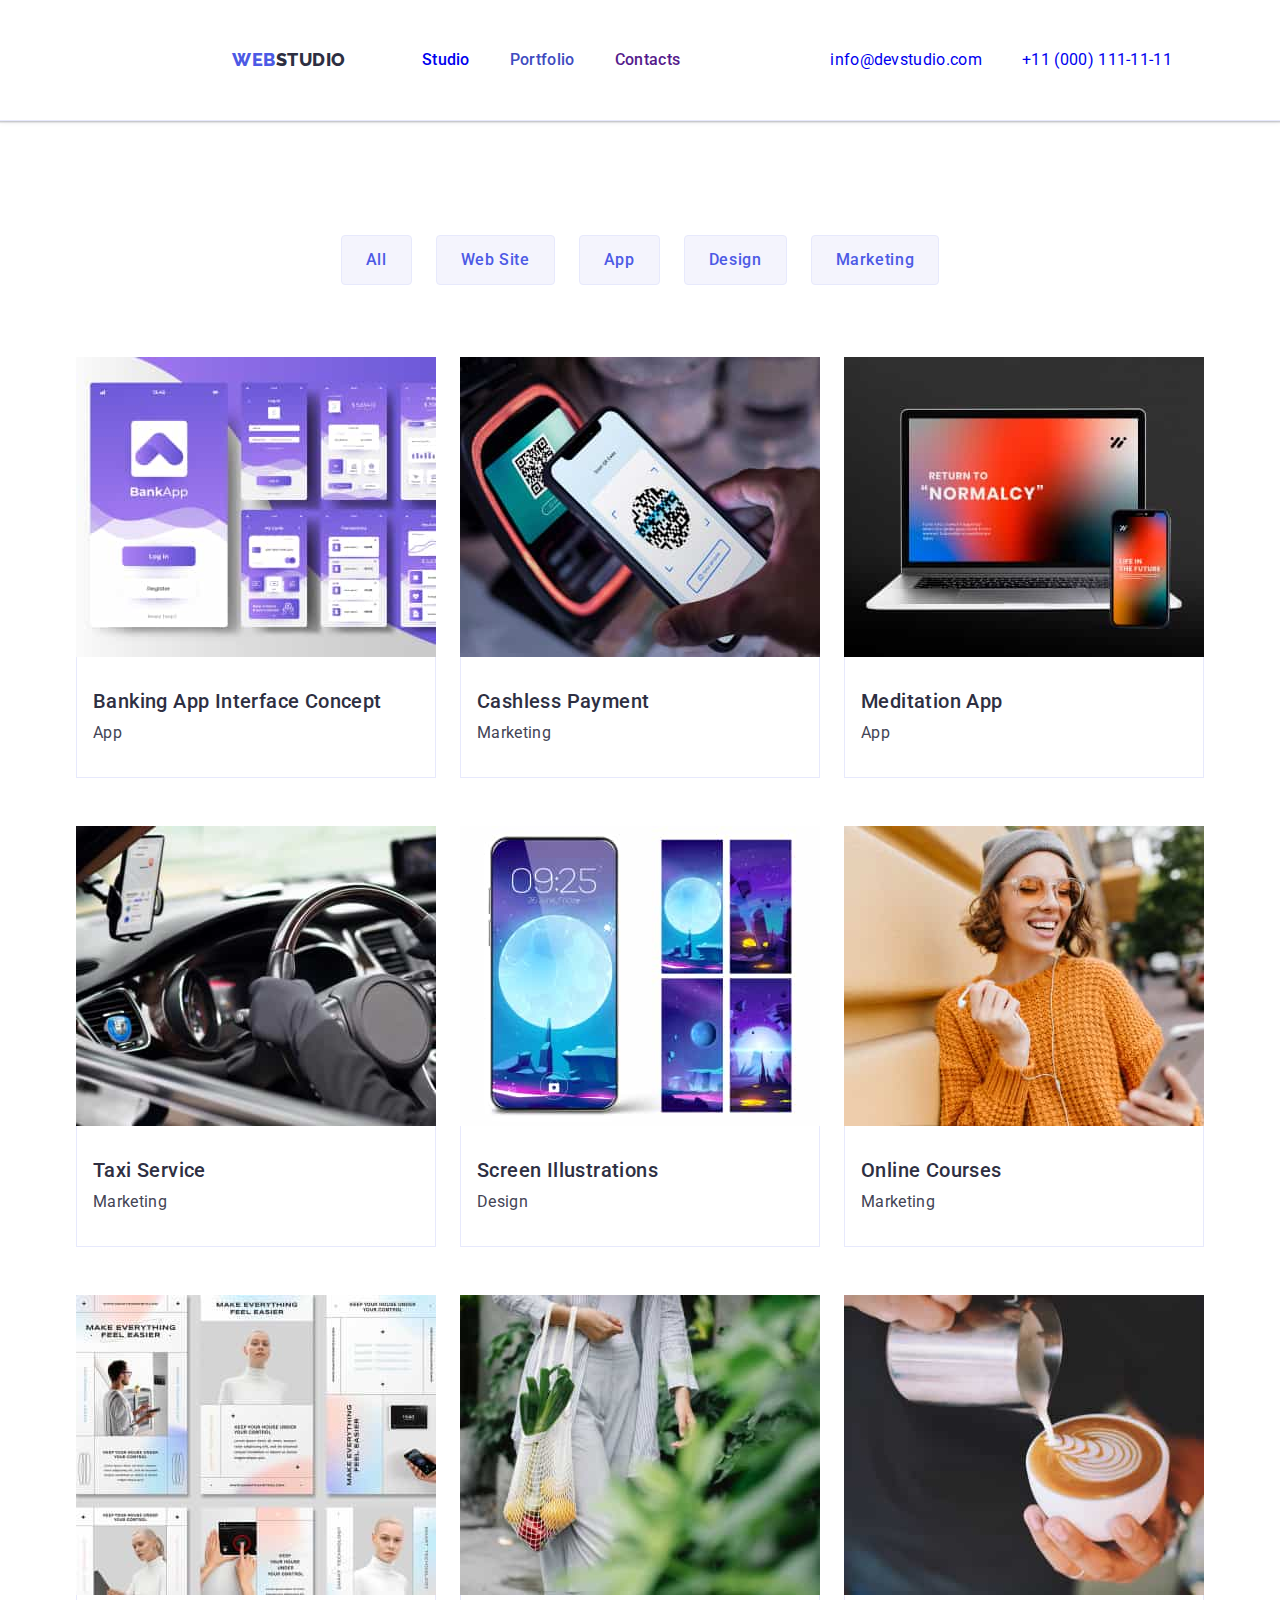
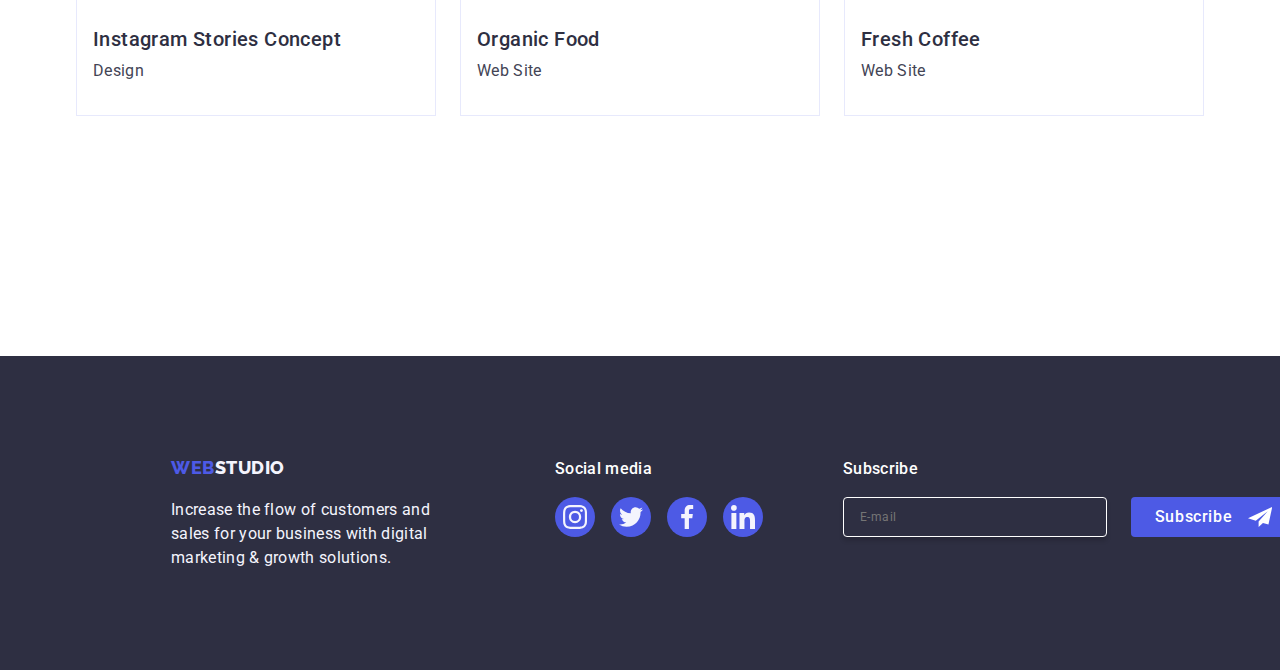
==== commit 56e98949: "HTML changes" ====
--- a/portfolio.html
+++ b/portfolio.html
@@ -172,19 +172,6 @@
                                 <h2 class="header-list">Fresh Coffee</h2>
                                 <p class="paragraph">Web Site</p>
                             </div>
-                            <div class="subscribe-div">                    
-                    <p class="subscribe-title">Subscribe</p>
-                        <form class="subscribe-form">
-                            <label class="subscribe-label">
-                                <input class="subscribe-input" Name="subscribe" type="email" placeholder="E-mail"/>
-                            </label>
-                            <button type="submit" class="subscribe-button">Subscribe
-                                <svg class="subscribe-icon" width="24" height="24">
-                                <use href="./images/icons.svg#icon-send"></use>
-                                </svg>
-                            </button>
-                        </form>
-                </div>
                         </a>
                     </li>
                 </ul>
--- a/css/styles.css
+++ b/css/styles.css
@@ -750,12 +750,12 @@
     letter-spacing: 0.32px;
     color: var(--white-color);
     margin-bottom: 16px;
-    text-align: center;
 }
 .footer-socials {
     display: flex;
     gap: 16px;
     justify-content: space-evenly;
+    margin-right: 80px;
 }
 .footer-list {
     list-style: none;
@@ -1126,7 +1126,7 @@
 
 .subscribe-form {
     display: flex;
-    gap: 24px 0;
+    gap: 24px;
 }
 .subscribe-label {
     display: inline-flex;
